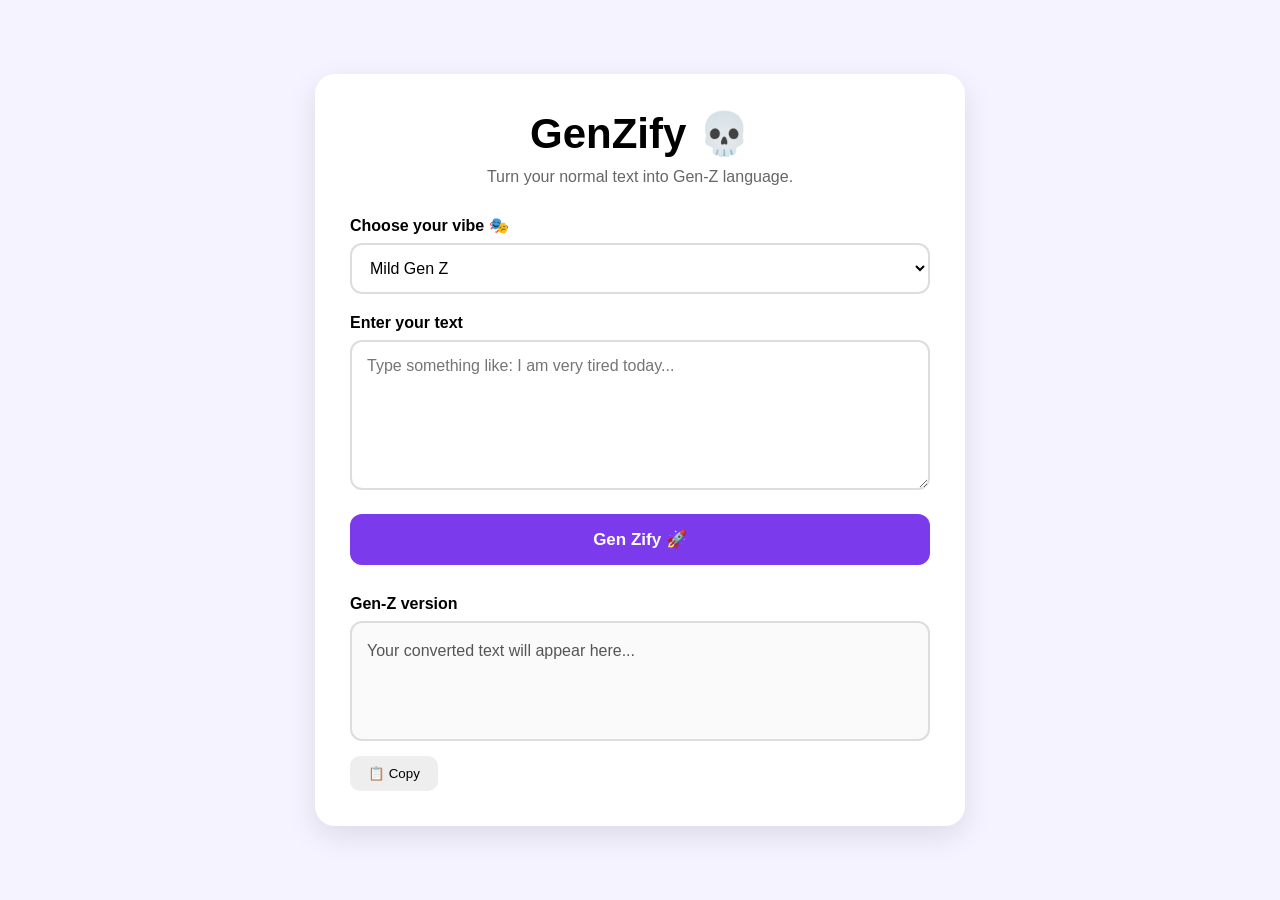
==== frontend/index.html @ d1bb5bb4 "genz" ====
<!DOCTYPE html>
<html lang="en">
<head>
    <meta charset="UTF-8">
    <meta name="viewport" content="width=device-width, initial-scale=1.0">

    <title>GenZify</title>

    <link rel="stylesheet" href="style.css">
</head>

<body>

    <div class="container">

        <h1>GenZify 💀</h1>

        <p class="subtitle">
            Turn your normal text into Gen-Z language.
        </p>

  <label for="style">Choose your vibe 🎭</label>

<select id="style">
    <option value="mild">Mild Gen Z</option>
    <option value="funny">Funny 😂</option>
    <option value="tiktok">TikTok 🔥</option>
    <option value="brainrot">Brainrot 💀</option>
    <option value="professional">Professional Gen Z</option>
</select>

<label for="inputText">Enter your text</label>

<textarea
    id="inputText"
    placeholder="Type something like: I am very tired today..."
></textarea>

        <button id="convertBtn">
            Gen Zify 🚀
        </button>

        <label for="outputText">Gen-Z version</label>

        <div id="outputText" class="output">
            Your converted text will appear here...
        </div>

        <button id="copyBtn" class="copy-btn">
            📋 Copy
        </button>

    </div>

    <script src="script.js"></script>

</body>
</html>
---- frontend/style.css ----
* {
    margin: 0;
    padding: 0;
    box-sizing: border-box;
}

body {
    font-family: Arial, sans-serif;
    background: #f5f3ff;
    min-height: 100vh;

    display: flex;
    justify-content: center;
    align-items: center;

    padding: 20px;
}

.container {
    width: 100%;
    max-width: 650px;

    background: white;
    padding: 35px;

    border-radius: 20px;

    box-shadow: 0 10px 30px rgba(0, 0, 0, 0.1);
}

h1 {
    text-align: center;
    font-size: 42px;
    margin-bottom: 10px;
}

.subtitle {
    text-align: center;
    color: #666;
    margin-bottom: 30px;
}

label {
    display: block;
    font-weight: bold;
    margin-bottom: 8px;
}

textarea {
    width: 100%;
    height: 150px;

    padding: 15px;

    border: 2px solid #ddd;
    border-radius: 12px;

    font-size: 16px;
    font-family: inherit;

    resize: vertical;

    outline: none;
}

textarea:focus {
    border-color: #7c3aed;
}

#convertBtn {
    width: 100%;

    margin: 20px 0 30px;

    padding: 15px;

    border: none;
    border-radius: 12px;

    background: #7c3aed;
    color: white;

    font-size: 17px;
    font-weight: bold;

    cursor: pointer;
}

#convertBtn:hover {
    background: #6d28d9;
}

.output {
    min-height: 120px;

    padding: 15px;

    border: 2px solid #ddd;
    border-radius: 12px;

    background: #fafafa;

    color: #555;

    line-height: 1.6;
}

.copy-btn {
    margin-top: 15px;

    padding: 10px 18px;
 
    border: none;
    border-radius: 10px;

    background: #eee;

    cursor: pointer;
}

.copy-btn:hover {
    background: #ddd;
}
select {
    width: 100%;

    padding: 14px;

    margin-bottom: 20px;

    border: 2px solid #ddd;
    border-radius: 12px;

    background: white;

    font-size: 16px;
    font-family: inherit;

    cursor: pointer;
    outline: none;
}

select:focus {
    border-color: #7c3aed;
}
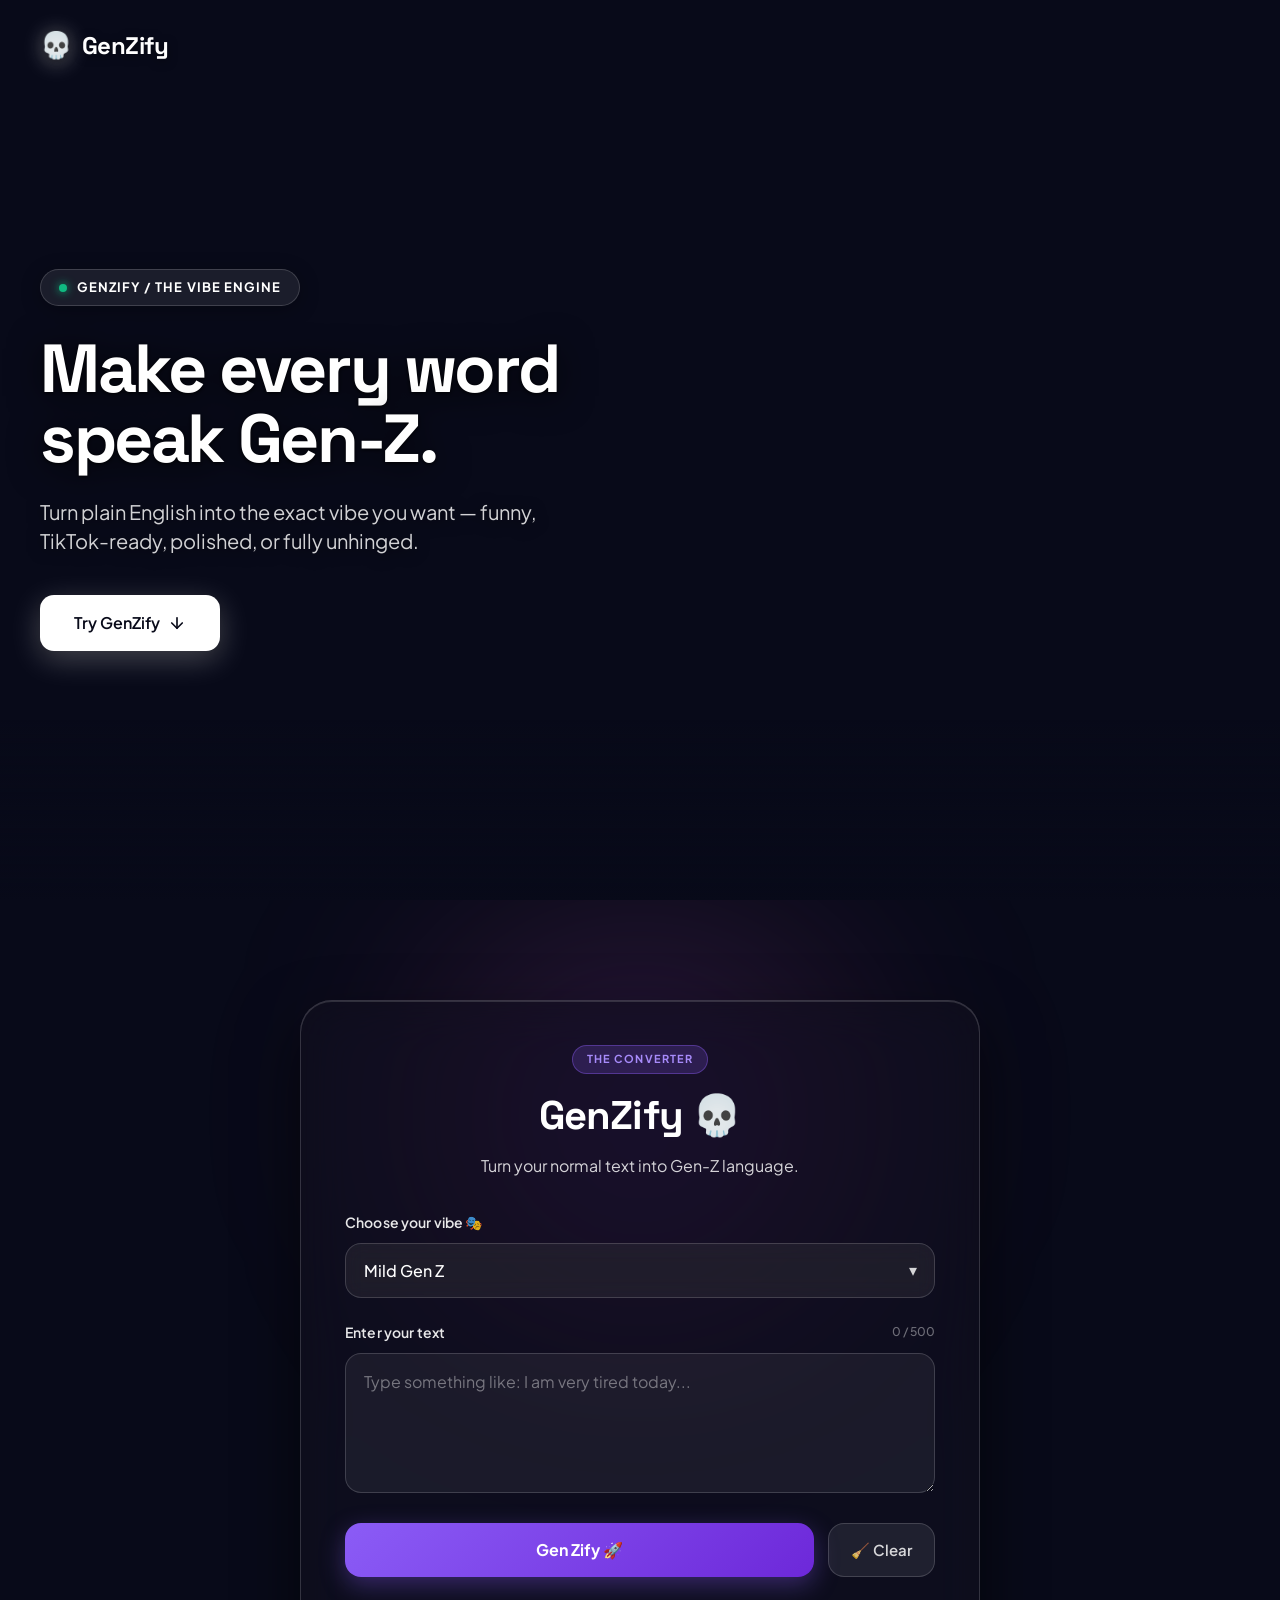
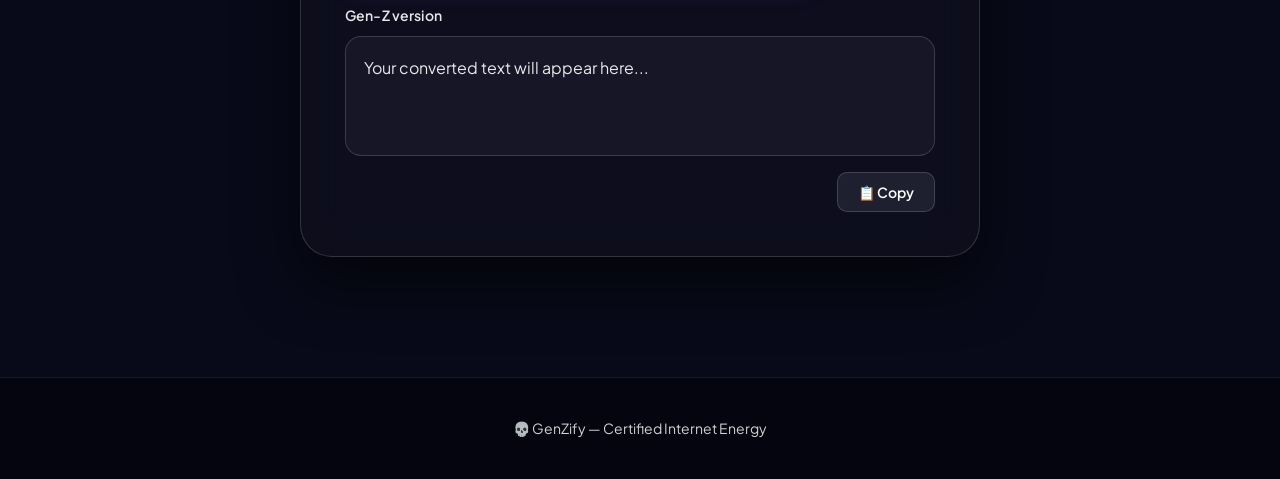
==== commit f544c1fc: "Update frontend with 4K video hero, direct Render API URL, and deployment configs" ====
--- a/frontend/index.html
+++ b/frontend/index.html
@@ -3,56 +3,142 @@
 <head>
     <meta charset="UTF-8">
     <meta name="viewport" content="width=device-width, initial-scale=1.0">
-
-    <title>GenZify</title>
-
+    <title>GenZify — Make Every Word Speak Gen-Z</title>
+    <link rel="preconnect" href="https://fonts.googleapis.com">
+    <link rel="preconnect" href="https://fonts.gstatic.com" crossorigin>
+    <link href="https://fonts.googleapis.com/css2?family=Plus+Jakarta+Sans:wght@400;500;600;700;800&family=Space+Grotesk:wght@500;700&display=swap" rel="stylesheet">
     <link rel="stylesheet" href="style.css">
 </head>
-
 <body>
 
-    <div class="container">
+    <!-- Header -->
+    <header class="header">
+        <div class="nav-container">
+            <a href="#" class="logo">
+                <span class="logo-emoji">💀</span>
+                <span class="logo-text">GenZify</span>
+            </a>
 
-        <h1>GenZify 💀</h1>
-
-        <p class="subtitle">
-            Turn your normal text into Gen-Z language.
-        </p>
-
-  <label for="style">Choose your vibe 🎭</label>
-
-<select id="style">
-    <option value="mild">Mild Gen Z</option>
-    <option value="funny">Funny 😂</option>
-    <option value="tiktok">TikTok 🔥</option>
-    <option value="brainrot">Brainrot 💀</option>
-    <option value="professional">Professional Gen Z</option>
-</select>
-
-<label for="inputText">Enter your text</label>
-
-<textarea
-    id="inputText"
-    placeholder="Type something like: I am very tired today..."
-></textarea>
-
-        <button id="convertBtn">
-            Gen Zify 🚀
-        </button>
-
-        <label for="outputText">Gen-Z version</label>
-
-        <div id="outputText" class="output">
-            Your converted text will appear here...
+            <div class="nav-actions">
+                <button id="hamburgerBtn" class="hamburger" aria-label="Toggle navigation" aria-expanded="false">
+                    <span class="hamburger-bar"></span>
+                    <span class="hamburger-bar"></span>
+                    <span class="hamburger-bar"></span>
+                </button>
+            </div>
         </div>
 
-        <button id="copyBtn" class="copy-btn">
-            📋 Copy
-        </button>
+        <!-- Mobile Menu Drawer -->
+        <div id="mobileMenu" class="mobile-menu" aria-hidden="true">
+            <div class="mobile-menu-content">
+                <a href="#hero" class="mobile-link">Home</a>
+                <a href="#converter" class="mobile-link">Converter</a>
+                <a href="#converter" class="btn btn-primary mobile-btn">Try GenZify 🚀</a>
+            </div>
+        </div>
+    </header>
 
-    </div>
+    <!-- Hero Section -->
+    <section class="hero" id="hero">
+        <video class="hero-video" src="https://d8j0ntlcm91z4.cloudfront.net/user_38xzZboKViGWJOttwIXH07lWA1P/hf_20260813_092641_de52eb87-daf2-41db-92cb-7a56eae012a5.mp4" autoplay loop muted playsinline></video>
+        <div class="hero-overlay"></div>
+
+        <div class="hero-container">
+            <div class="hero-row">
+                <!-- Hero Copy -->
+                <div class="hero-copy">
+                    <div class="eyebrow">
+                        <span class="eyebrow-dot"></span>
+                        GENZIFY / THE VIBE ENGINE
+                    </div>
+                    <h1 class="hero-headline">Make every word speak Gen-Z.</h1>
+                    <p class="hero-description">Turn plain English into the exact vibe you want — funny, TikTok-ready, polished, or fully unhinged.</p>
+                    <div class="hero-actions">
+                        <a href="#converter" id="heroCta" class="btn btn-primary">
+                            Try GenZify
+                            <svg class="btn-arrow" viewBox="0 0 24 24" width="18" height="18" fill="none" stroke="currentColor" stroke-width="2.2" stroke-linecap="round" stroke-linejoin="round">
+                                <line x1="12" y1="5" x2="12" y2="19"></line>
+                                <polyline points="19 12 12 19 5 12"></polyline>
+                            </svg>
+                        </a>
+                    </div>
+                </div>
+            </div>
+        </div>
+    </section>
+
+    <!-- Converter Section -->
+    <section class="converter-section" id="converter">
+        <div class="converter-glow"></div>
+        <div class="container converter-card">
+
+            <div class="converter-header">
+                <div class="converter-badge">THE CONVERTER</div>
+                <h1>GenZify 💀</h1>
+                <p class="subtitle">
+                    Turn your normal text into Gen-Z language.
+                </p>
+            </div>
+
+            <div class="field-block">
+                <label for="style">Choose your vibe 🎭</label>
+                <div class="select-container">
+                    <select id="style">
+                        <option value="mild">Mild Gen Z</option>
+                        <option value="funny">Funny 😂</option>
+                        <option value="tiktok">TikTok 🔥</option>
+                        <option value="brainrot">Brainrot 💀</option>
+                        <option value="professional">Professional Gen Z</option>
+                    </select>
+                    <span class="select-arrow">▾</span>
+                </div>
+            </div>
+
+            <div class="field-block">
+                <div class="label-with-counter">
+                    <label for="inputText">Enter your text</label>
+                    <span id="charCount" class="char-count">0 / 500</span>
+                </div>
+                <textarea
+                    id="inputText"
+                    placeholder="Type something like: I am very tired today..."
+                    maxlength="500"
+                ></textarea>
+            </div>
+
+            <div class="button-actions">
+                <button id="convertBtn" class="btn-convert">
+                    <span>Gen Zify 🚀</span>
+                </button>
+                <button id="clearBtn" class="btn-clear" type="button" title="Clear text">
+                    <span>🧹 Clear</span>
+                </button>
+            </div>
+
+            <div class="field-block output-block">
+                <label for="outputText">Gen-Z version</label>
+                <div id="outputText" class="output">
+                    Your converted text will appear here...
+                </div>
+            </div>
+
+            <div class="output-footer">
+                <button id="copyBtn" class="copy-btn">
+                    📋 Copy
+                </button>
+            </div>
+
+        </div>
+    </section>
+
+    <!-- Footer -->
+    <footer class="footer">
+        <div class="footer-content">
+            <div class="footer-brand">💀 GenZify — Certified Internet Energy</div>
+        </div>
+    </footer>
 
     <script src="script.js"></script>
 
 </body>
-</html>+</html>
--- a/frontend/style.css
+++ b/frontend/style.css
@@ -1,145 +1,1047 @@
-* {
+/* ==========================================================================
+   GenZify — The Vibe Engine Design System
+   Apogee-Inspired Premium Dark-Space Glassmorphism
+   ========================================================================== */
+
+:root {
+    --bg-base: #080A19;
+    --bg-surface: rgba(14, 16, 28, 0.32);
+    --bg-surface-elevated: rgba(22, 20, 36, 0.55);
+    
+    --border-subtle: rgba(255, 255, 255, 0.16);
+    --border-highlight: rgba(255, 255, 255, 0.28);
+    --border-glow: rgba(168, 85, 247, 0.4);
+
+    --text-main: #FFFFFF;
+    --text-muted: rgba(255, 255, 255, 0.82);
+    --text-dimmed: rgba(255, 255, 255, 0.4);
+
+    --accent-purple: #8B5CF6;
+    --accent-purple-light: #A78BFA;
+    --accent-glow: 0 0 25px rgba(139, 92, 246, 0.45);
+
+    --radius-sm: 10px;
+    --radius-md: 16px;
+    --radius-lg: 24px;
+    --radius-xl: 32px;
+
+    --ease-premium: cubic-bezier(0.16, 1, 0.3, 1);
+}
+
+/* --------------------------------------------------------------------------
+   Reset & Base
+   -------------------------------------------------------------------------- */
+*, *::before, *::after {
+    box-sizing: border-box;
     margin: 0;
     padding: 0;
-    box-sizing: border-box;
+}
+
+html {
+    scroll-behavior: smooth;
+    background-color: var(--bg-base);
+    color: var(--text-main);
+    font-family: 'Plus Jakarta Sans', -apple-system, BlinkMacSystemFont, 'Segoe UI', Roboto, sans-serif;
+    -webkit-font-smoothing: antialiased;
+    -moz-osx-font-smoothing: grayscale;
 }
 
 body {
-    font-family: Arial, sans-serif;
-    background: #f5f3ff;
     min-height: 100vh;
-
-    display: flex;
+    background-color: var(--bg-base);
+    color: var(--text-main);
+    overflow-x: hidden;
+    line-height: 1.5;
+}
+
+/* --------------------------------------------------------------------------
+   Minimal Header
+   -------------------------------------------------------------------------- */
+.header {
+    position: fixed;
+    top: 0;
+    left: 0;
+    width: 100%;
+    z-index: 100;
+    background: transparent;
+    padding: 16px 0;
+    transition: background 0.3s ease, backdrop-filter 0.3s ease;
+}
+
+.header.scrolled {
+    background: rgba(8, 10, 25, 0.85);
+    backdrop-filter: blur(16px);
+    -webkit-backdrop-filter: blur(16px);
+    border-bottom: 1px solid rgba(255, 255, 255, 0.08);
+}
+
+.nav-container {
+    max-width: 1400px;
+    margin: 0 auto;
+    padding: 10px 40px;
+    display: flex;
+    align-items: center;
+    justify-content: space-between;
+}
+
+.hamburger {
+    display: none;
+    flex-direction: column;
     justify-content: center;
     align-items: center;
-
-    padding: 20px;
-}
-
-.container {
+    width: 42px;
+    height: 42px;
+    background: rgba(255, 255, 255, 0.08);
+    border: 1px solid var(--border-subtle);
+    border-radius: 12px;
+    cursor: pointer;
+    gap: 5px;
+    padding: 0;
+    transition: background 0.25s ease;
+}
+
+.hamburger:hover {
+    background: rgba(255, 255, 255, 0.16);
+}
+
+.hamburger-bar {
+    width: 20px;
+    height: 2px;
+    background: #FFFFFF;
+    border-radius: 2px;
+    transition: transform 0.3s var(--ease-premium), opacity 0.3s ease;
+}
+
+.hamburger.is-active .hamburger-bar:nth-child(1) {
+    transform: translateY(7px) rotate(45deg);
+}
+
+.hamburger.is-active .hamburger-bar:nth-child(2) {
+    opacity: 0;
+}
+
+.hamburger.is-active .hamburger-bar:nth-child(3) {
+    transform: translateY(-7px) rotate(-45deg);
+}
+
+.mobile-menu {
+    position: fixed;
+    top: 68px;
+    left: 0;
     width: 100%;
-    max-width: 650px;
-
-    background: white;
-    padding: 35px;
-
-    border-radius: 20px;
-
-    box-shadow: 0 10px 30px rgba(0, 0, 0, 0.1);
-}
-
-h1 {
+    background: rgba(8, 10, 25, 0.96);
+    backdrop-filter: blur(24px);
+    -webkit-backdrop-filter: blur(24px);
+    border-bottom: 1px solid var(--border-subtle);
+    padding: 24px 20px;
+    display: none;
+    opacity: 0;
+    transform: translateY(-10px);
+    transition: opacity 0.3s var(--ease-premium), transform 0.3s var(--ease-premium);
+}
+
+.mobile-menu.is-open {
+    display: block;
+    opacity: 1;
+    transform: translateY(0);
+}
+
+.mobile-menu-content {
+    display: flex;
+    flex-direction: column;
+    gap: 12px;
+    max-width: 400px;
+    margin: 0 auto;
+}
+
+.mobile-link {
+    color: var(--text-muted);
+    text-decoration: none;
+    font-size: 16px;
+    font-weight: 500;
+    padding: 12px 16px;
+    border-radius: 12px;
+    background: rgba(255, 255, 255, 0.04);
+    border: 1px solid rgba(255, 255, 255, 0.06);
+    transition: all 0.2s ease;
+}
+
+.mobile-link:hover {
+    color: var(--text-main);
+    background: rgba(255, 255, 255, 0.1);
+}
+
+.mobile-btn {
+    margin-top: 8px;
+    width: 100%;
+}
+
+.logo {
+    display: flex;
+    align-items: center;
+    gap: 10px;
+    text-decoration: none;
+    color: var(--text-main);
+    font-size: 24px;
+    font-weight: 700;
+    letter-spacing: -0.02em;
+    font-family: 'Space Grotesk', sans-serif;
+    text-shadow: 0 2px 10px rgba(0, 0, 0, 0.5);
+}
+
+.logo-emoji {
+    font-size: 26px;
+    filter: drop-shadow(0 2px 10px rgba(255, 255, 255, 0.4));
+}
+
+/* --------------------------------------------------------------------------
+   Hero Section — Highlighted Cosmic Theme
+   -------------------------------------------------------------------------- */
+.hero {
+    position: relative;
+    width: 100%;
+    min-height: 100vh;
+    display: flex;
+    align-items: center;
+    overflow: hidden;
+    background-color: var(--bg-base);
+    padding-top: 110px;
+    padding-bottom: 90px;
+}
+
+/* 4K Ultra-Clarity Video Background */
+.hero-video {
+    position: absolute;
+    inset: 0;
+    width: 100%;
+    height: 100%;
+    object-fit: cover;
+    object-position: center center;
+    z-index: 0;
+    pointer-events: none;
+    opacity: 1;
+
+    /* GPU-accelerated crisp rasterization */
+    transform: translate3d(0, 0, 0);
+    -webkit-transform: translate3d(0, 0, 0);
+    will-change: transform;
+    backface-visibility: hidden;
+    -webkit-backface-visibility: hidden;
+
+    /* 4K Ultra-sharp micro-contrast & vibrant color fidelity */
+    filter: contrast(1.15) brightness(1.02) saturate(1.22);
+    image-rendering: high-quality;
+    image-rendering: -webkit-optimize-contrast;
+}
+
+/* Crystal-clear overlay: 100% transparent across the entire view, 
+   only smoothly blending the bottom 8% into the converter section */
+.hero-overlay {
+    position: absolute;
+    inset: 0;
+    background: linear-gradient(180deg, 
+        transparent 0%, 
+        transparent 80%, 
+        rgba(8, 10, 25, 0.7) 94%, 
+        #080A19 100%
+    );
+    z-index: 1;
+    pointer-events: none;
+}
+
+.hero-container {
+    position: relative;
+    z-index: 2;
+    width: 100%;
+    max-width: 1400px;
+    margin: 0 auto;
+    padding: 0 40px;
+}
+
+.hero-row {
+    display: flex;
+    align-items: center;
+    justify-content: flex-start;
+    gap: 60px;
+}
+
+/* Hero Copy */
+.hero-copy {
+    max-width: 680px;
+    animation: riseFadeIn 1s var(--ease-premium) 0.2s both;
+}
+
+.eyebrow {
+    display: inline-flex;
+    align-items: center;
+    gap: 10px;
+    padding: 8px 18px;
+    border-radius: 50px;
+    background: rgba(255, 255, 255, 0.08);
+    border: 1px solid var(--border-subtle);
+    backdrop-filter: blur(16px);
+    -webkit-backdrop-filter: blur(16px);
+    font-size: 13px;
+    font-weight: 700;
+    letter-spacing: 0.08em;
+    color: #FFFFFF;
+    margin-bottom: 28px;
+    text-transform: uppercase;
+    box-shadow: 0 4px 20px rgba(0, 0, 0, 0.3);
+}
+
+.eyebrow-dot {
+    width: 8px;
+    height: 8px;
+    border-radius: 50%;
+    background: #10B981;
+    box-shadow: 0 0 10px #10B981;
+    animation: pulseDot 2s infinite ease-in-out;
+}
+
+@keyframes pulseDot {
+    0%, 100% { opacity: 1; transform: scale(1); }
+    50% { opacity: 0.5; transform: scale(0.85); }
+}
+
+.hero-headline {
+    font-family: 'Space Grotesk', -apple-system, BlinkMacSystemFont, sans-serif;
+    font-size: 68px;
+    line-height: 1.02;
+    font-weight: 700;
+    letter-spacing: -0.035em;
+    margin-bottom: 24px;
+    color: #FFFFFF;
+    text-shadow: 0 4px 35px rgba(0, 0, 0, 0.8), 0 1px 4px rgba(0, 0, 0, 0.9);
+}
+
+.hero-description {
+    font-size: 20px;
+    line-height: 1.45;
+    color: var(--text-muted);
+    max-width: 520px;
+    margin-bottom: 40px;
+    font-weight: 400;
+    text-shadow: 0 2px 15px rgba(0, 0, 0, 0.75);
+}
+
+.hero-actions {
+    display: flex;
+    align-items: center;
+    gap: 20px;
+    flex-wrap: wrap;
+}
+
+.btn {
+    display: inline-flex;
+    align-items: center;
+    justify-content: center;
+    gap: 8px;
+    font-family: inherit;
+    font-size: 16px;
+    font-weight: 600;
+    text-decoration: none;
+    border: none;
+    border-radius: 14px;
+    cursor: pointer;
+    transition: all 0.3s var(--ease-premium);
+}
+
+.btn-primary {
+    padding: 16px 34px;
+    background: #FFFFFF;
+    color: #080A19;
+    box-shadow: 0 8px 30px rgba(255, 255, 255, 0.25), 0 4px 12px rgba(0, 0, 0, 0.3);
+}
+
+.btn-primary:hover {
+    background: #F1F1F1;
+    transform: translateY(-2px);
+    box-shadow: 0 14px 40px rgba(255, 255, 255, 0.35);
+}
+
+.btn-arrow {
+    transition: transform 0.3s var(--ease-premium);
+}
+
+.btn-primary:hover .btn-arrow {
+    transform: translateY(3px);
+}
+
+/* --------------------------------------------------------------------------
+   Ultra-Translucent Glass Analytics Card (Vibe Index)
+   -------------------------------------------------------------------------- */
+.card-wrapper {
+    flex-shrink: 0;
+}
+
+.card {
+    position: relative;
+    width: 430px;
+    padding: 34px 34px 28px;
+    border-radius: 32px;
+    background: rgba(14, 16, 28, 0.32);
+    backdrop-filter: blur(20px) saturate(170%);
+    -webkit-backdrop-filter: blur(20px) saturate(170%);
+    border: 1px solid var(--border-subtle);
+    box-shadow: 
+        0 25px 60px rgba(0, 0, 0, 0.45), 
+        inset 0 1px 1px rgba(255, 255, 255, 0.22),
+        0 0 35px rgba(139, 92, 246, 0.12);
+    animation: scaleFadeIn 0.9s var(--ease-premium) 0.5s both;
+    transition: transform 0.3s ease, border-color 0.3s ease, box-shadow 0.3s ease;
+}
+
+.card:hover {
+    border-color: var(--border-highlight);
+    box-shadow: 
+        0 30px 70px rgba(0, 0, 0, 0.5), 
+        inset 0 1px 2px rgba(255, 255, 255, 0.35),
+        0 0 45px rgba(139, 92, 246, 0.22);
+}
+
+.card-title {
+    font-size: 20px;
+    font-weight: 600;
+    color: var(--text-muted);
+    letter-spacing: -0.01em;
+    margin-bottom: 16px;
+    text-shadow: 0 2px 10px rgba(0, 0, 0, 0.4);
+}
+
+.amount {
+    font-family: 'Space Grotesk', sans-serif;
+    font-size: 52px;
+    font-weight: 700;
+    line-height: 1;
+    color: #FFFFFF;
+    margin-bottom: 12px;
+    letter-spacing: -0.02em;
+    text-shadow: 0 4px 20px rgba(0, 0, 0, 0.5);
+}
+
+.amount .dimmed {
+    color: var(--text-dimmed);
+    font-weight: 500;
+}
+
+.delta {
+    display: flex;
+    align-items: center;
+    gap: 12px;
+    margin-bottom: 34px;
+    font-size: 14px;
+    color: var(--text-muted);
+}
+
+.badge-status {
+    padding: 6px 10px;
+    border-radius: 8px;
+    background: rgba(255, 255, 255, 0.16);
+    border: 1px solid rgba(255, 255, 255, 0.15);
+    color: #FFFFFF;
+    font-weight: 600;
+    font-size: 13px;
+    letter-spacing: -0.01em;
+    backdrop-filter: blur(8px);
+}
+
+.delta-caption {
+    color: var(--text-muted);
+    font-weight: 400;
+    text-shadow: 0 1px 6px rgba(0, 0, 0, 0.5);
+}
+
+/* Chart */
+.chart {
+    height: 110px;
+    display: flex;
+    align-items: flex-end;
+    gap: 3.5px;
+    position: relative;
+    padding-bottom: 4px;
+}
+
+.chart i {
+    display: block;
+    flex: 1;
+    border-radius: 2px 2px 0 0;
+    background: #FFFFFF;
+    transform-origin: bottom;
+    animation: growBar 0.65s var(--ease-premium) var(--bar-delay, 1s) both;
+    box-shadow: 0 0 10px rgba(255, 255, 255, 0.45);
+}
+
+/* Last 4 bars dimmed projection-style */
+.chart i.dimmed-bar,
+.chart i:nth-last-child(-n+4) {
+    background: rgba(255, 255, 255, 0.22);
+    box-shadow: none;
+}
+
+.lines {
+    position: absolute;
+    inset: 0;
+    pointer-events: none;
+    background: linear-gradient(90deg,
+        transparent 19.8%, rgba(255, 255, 255, 0.1) 20%, transparent 20.2%,
+        transparent 39.8%, rgba(255, 255, 255, 0.1) 40%, transparent 40.2%,
+        transparent 59.8%, rgba(255, 255, 255, 0.1) 60%, transparent 60.2%,
+        transparent 79.8%, rgba(255, 255, 255, 0.1) 80%, transparent 80.2%,
+        transparent 99.8%, rgba(255, 255, 255, 0.1) 100%
+    );
+    border-bottom: 1px solid rgba(255, 255, 255, 0.16);
+}
+
+.axis {
+    display: flex;
+    justify-content: space-between;
+    margin-top: 14px;
+    color: var(--text-muted);
+    font-size: 11px;
+    font-weight: 600;
+    letter-spacing: 0.06em;
+    text-shadow: 0 1px 6px rgba(0, 0, 0, 0.5);
+}
+
+.axis span:last-child {
+    opacity: 0.6;
+}
+
+/* --------------------------------------------------------------------------
+   Converter Section
+   -------------------------------------------------------------------------- */
+.converter-section {
+    position: relative;
+    padding: 100px 20px 120px;
+    background-color: var(--bg-base);
+    display: flex;
+    justify-content: center;
+    align-items: center;
+    overflow: hidden;
+}
+
+.converter-glow {
+    position: absolute;
+    top: 20%;
+    left: 50%;
+    transform: translate(-50%, -50%);
+    width: 750px;
+    height: 500px;
+    background: radial-gradient(circle, rgba(139, 92, 246, 0.22) 0%, rgba(236, 72, 153, 0.1) 40%, transparent 70%);
+    filter: blur(90px);
+    pointer-events: none;
+    z-index: 0;
+}
+
+.container.converter-card {
+    position: relative;
+    z-index: 1;
+    width: 100%;
+    max-width: 680px;
+    background: rgba(17, 16, 28, 0.65);
+    backdrop-filter: blur(24px) saturate(160%);
+    -webkit-backdrop-filter: blur(24px) saturate(160%);
+    border: 1px solid var(--border-subtle);
+    border-radius: var(--radius-xl);
+    padding: 44px;
+    box-shadow: 0 25px 60px rgba(0, 0, 0, 0.6), inset 0 1px 0 rgba(255, 255, 255, 0.14);
+    transition: border-color 0.3s ease;
+}
+
+.container.converter-card:hover {
+    border-color: rgba(255, 255, 255, 0.25);
+}
+
+.converter-header {
     text-align: center;
-    font-size: 42px;
+    margin-bottom: 34px;
+}
+
+.converter-badge {
+    display: inline-block;
+    padding: 5px 14px;
+    border-radius: 50px;
+    background: rgba(139, 92, 246, 0.2);
+    border: 1px solid rgba(139, 92, 246, 0.4);
+    color: var(--accent-purple-light);
+    font-size: 11px;
+    font-weight: 700;
+    letter-spacing: 0.1em;
+    margin-bottom: 12px;
+}
+
+.converter-card h1 {
+    font-family: 'Space Grotesk', sans-serif;
+    font-size: 40px;
+    font-weight: 700;
+    letter-spacing: -0.02em;
+    color: #FFFFFF;
+    margin-bottom: 8px;
+}
+
+.converter-card .subtitle {
+    font-size: 16px;
+    color: var(--text-muted);
+}
+
+.field-block {
+    margin-bottom: 24px;
+}
+
+.label-with-counter {
+    display: flex;
+    justify-content: space-between;
+    align-items: center;
     margin-bottom: 10px;
-}
-
-.subtitle {
-    text-align: center;
-    color: #666;
-    margin-bottom: 30px;
 }
 
 label {
     display: block;
-    font-weight: bold;
-    margin-bottom: 8px;
-}
-
+    font-size: 14px;
+    font-weight: 600;
+    color: rgba(255, 255, 255, 0.9);
+    margin-bottom: 10px;
+    letter-spacing: 0.01em;
+}
+
+.label-with-counter label {
+    margin-bottom: 0;
+}
+
+.char-count {
+    font-size: 12px;
+    font-weight: 500;
+    color: var(--text-dimmed);
+    transition: color 0.2s ease;
+}
+
+.char-count.near-limit {
+    color: #F59E0B;
+}
+
+.char-count.at-limit {
+    color: #EF4444;
+}
+
+/* Custom Select Dropdown */
+.select-container {
+    position: relative;
+    width: 100%;
+}
+
+select {
+    width: 100%;
+    appearance: none;
+    -webkit-appearance: none;
+    -moz-appearance: none;
+    padding: 16px 44px 16px 18px;
+    border-radius: var(--radius-md);
+    background: rgba(255, 255, 255, 0.06);
+    border: 1px solid var(--border-subtle);
+    color: #FFFFFF;
+    font-size: 16px;
+    font-family: inherit;
+    font-weight: 500;
+    cursor: pointer;
+    outline: none;
+    transition: all 0.25s ease;
+    backdrop-filter: blur(10px);
+}
+
+select:hover {
+    background: rgba(255, 255, 255, 0.1);
+    border-color: rgba(255, 255, 255, 0.25);
+}
+
+select:focus {
+    border-color: var(--accent-purple-light);
+    box-shadow: 0 0 0 3px rgba(139, 92, 246, 0.25);
+    background: rgba(255, 255, 255, 0.1);
+}
+
+select option {
+    background: #111019;
+    color: #FFFFFF;
+    padding: 12px;
+    font-size: 15px;
+}
+
+.select-arrow {
+    position: absolute;
+    right: 18px;
+    top: 50%;
+    transform: translateY(-50%);
+    color: var(--text-muted);
+    font-size: 16px;
+    pointer-events: none;
+}
+
+/* Textarea */
 textarea {
     width: 100%;
-    height: 150px;
-
-    padding: 15px;
-
-    border: 2px solid #ddd;
-    border-radius: 12px;
-
+    height: 140px;
+    padding: 16px 18px;
+    border-radius: var(--radius-md);
+    background: rgba(255, 255, 255, 0.06);
+    border: 1px solid var(--border-subtle);
+    color: #FFFFFF;
     font-size: 16px;
     font-family: inherit;
-
+    line-height: 1.5;
     resize: vertical;
-
     outline: none;
+    transition: all 0.25s ease;
+}
+
+textarea::placeholder {
+    color: rgba(255, 255, 255, 0.4);
+}
+
+textarea:hover {
+    background: rgba(255, 255, 255, 0.1);
+    border-color: rgba(255, 255, 255, 0.25);
 }
 
 textarea:focus {
-    border-color: #7c3aed;
-}
-
+    border-color: var(--accent-purple-light);
+    box-shadow: 0 0 0 3px rgba(139, 92, 246, 0.25);
+    background: rgba(255, 255, 255, 0.1);
+}
+
+/* Action Buttons */
+.button-actions {
+    display: flex;
+    gap: 14px;
+    margin: 10px 0 28px;
+}
+
+.btn-convert,
 #convertBtn {
-    width: 100%;
-
-    margin: 20px 0 30px;
-
-    padding: 15px;
-
+    flex: 1;
+    padding: 16px 28px;
     border: none;
-    border-radius: 12px;
-
-    background: #7c3aed;
-    color: white;
-
-    font-size: 17px;
-    font-weight: bold;
-
+    border-radius: var(--radius-md);
+    background: linear-gradient(135deg, #8B5CF6 0%, #6D28D9 100%);
+    color: #FFFFFF;
+    font-size: 16px;
+    font-weight: 700;
+    font-family: inherit;
     cursor: pointer;
-}
-
+    box-shadow: 0 8px 24px rgba(139, 92, 246, 0.35);
+    transition: all 0.25s var(--ease-premium);
+    position: relative;
+    overflow: hidden;
+}
+
+.btn-convert:hover,
 #convertBtn:hover {
-    background: #6d28d9;
+    background: linear-gradient(135deg, #9333EA 0%, #7C3AED 100%);
+    transform: translateY(-2px);
+    box-shadow: 0 12px 30px rgba(139, 92, 246, 0.45);
+}
+
+.btn-convert:active,
+#convertBtn:active {
+    transform: translateY(0);
+}
+
+.btn-convert:disabled,
+#convertBtn:disabled {
+    opacity: 0.6;
+    cursor: not-allowed;
+    transform: none;
+}
+
+.btn-clear,
+#clearBtn {
+    padding: 16px 22px;
+    border: 1px solid var(--border-subtle);
+    border-radius: var(--radius-md);
+    background: rgba(255, 255, 255, 0.08);
+    color: var(--text-muted);
+    font-size: 15px;
+    font-weight: 600;
+    font-family: inherit;
+    cursor: pointer;
+    transition: all 0.25s ease;
+}
+
+.btn-clear:hover,
+#clearBtn:hover {
+    background: rgba(255, 255, 255, 0.16);
+    color: #FFFFFF;
+    border-color: rgba(255, 255, 255, 0.28);
+}
+
+/* Output */
+.output-block {
+    margin-bottom: 16px;
 }
 
 .output {
     min-height: 120px;
-
-    padding: 15px;
-
-    border: 2px solid #ddd;
-    border-radius: 12px;
-
-    background: #fafafa;
-
-    color: #555;
-
+    padding: 18px;
+    border-radius: var(--radius-md);
+    background: rgba(255, 255, 255, 0.04);
+    border: 1px solid var(--border-subtle);
+    color: rgba(255, 255, 255, 0.9);
+    font-size: 16px;
     line-height: 1.6;
-}
-
-.copy-btn {
-    margin-top: 15px;
-
-    padding: 10px 18px;
- 
-    border: none;
-    border-radius: 10px;
-
-    background: #eee;
-
+    word-break: break-word;
+    user-select: text;
+    transition: border-color 0.25s ease;
+}
+
+.output.is-converted {
+    color: #FFFFFF;
+    border-color: rgba(139, 92, 246, 0.45);
+    background: rgba(139, 92, 246, 0.08);
+}
+
+.output-footer {
+    display: flex;
+    justify-content: flex-end;
+}
+
+.copy-btn,
+#copyBtn {
+    padding: 10px 20px;
+    border: 1px solid var(--border-subtle);
+    border-radius: var(--radius-sm);
+    background: rgba(255, 255, 255, 0.08);
+    color: #FFFFFF;
+    font-size: 14px;
+    font-weight: 600;
+    font-family: inherit;
     cursor: pointer;
-}
-
-.copy-btn:hover {
-    background: #ddd;
-}
-select {
-    width: 100%;
-
-    padding: 14px;
-
-    margin-bottom: 20px;
-
-    border: 2px solid #ddd;
-    border-radius: 12px;
-
-    background: white;
-
-    font-size: 16px;
-    font-family: inherit;
-
-    cursor: pointer;
-    outline: none;
-}
-
-select:focus {
-    border-color: #7c3aed;
-}+    transition: all 0.25s ease;
+}
+
+.copy-btn:hover,
+#copyBtn:hover {
+    background: rgba(255, 255, 255, 0.18);
+    border-color: rgba(255, 255, 255, 0.3);
+    transform: translateY(-1px);
+}
+
+.copy-btn.copied,
+#copyBtn.copied {
+    background: #10B981;
+    border-color: #10B981;
+    color: #FFFFFF;
+}
+
+/* --------------------------------------------------------------------------
+   Footer
+   -------------------------------------------------------------------------- */
+.footer {
+    padding: 40px 20px;
+    background: rgba(4, 5, 12, 0.85);
+    border-top: 1px solid rgba(255, 255, 255, 0.08);
+    text-align: center;
+}
+
+.footer-content {
+    max-width: 1400px;
+    margin: 0 auto;
+    display: flex;
+    justify-content: center;
+    align-items: center;
+    padding: 0 20px;
+}
+
+.footer-brand {
+    font-size: 14px;
+    color: var(--text-muted);
+}
+
+.footer-links {
+    display: flex;
+    gap: 20px;
+}
+
+.footer-links a {
+    color: var(--text-muted);
+    text-decoration: none;
+    font-size: 13px;
+    transition: color 0.2s ease;
+}
+
+.footer-links a:hover {
+    color: #FFFFFF;
+}
+
+/* --------------------------------------------------------------------------
+   Pure CSS Animations
+   -------------------------------------------------------------------------- */
+@keyframes riseFadeIn {
+    from {
+        opacity: 0;
+        transform: translateY(32px);
+    }
+    to {
+        opacity: 1;
+        transform: translateY(0);
+    }
+}
+
+@keyframes scaleFadeIn {
+    from {
+        opacity: 0;
+        transform: scale(0.92);
+    }
+    to {
+        opacity: 1;
+        transform: scale(1);
+    }
+}
+
+@keyframes growBar {
+    from {
+        opacity: 0;
+        transform: scaleY(0);
+    }
+    to {
+        opacity: 1;
+        transform: scaleY(1);
+    }
+}
+
+/* --------------------------------------------------------------------------
+   Responsive Layouts
+   -------------------------------------------------------------------------- */
+@media (max-width: 1080px) {
+    .hero-container {
+        padding: 0 30px;
+    }
+    .hero-headline {
+        font-size: 54px;
+    }
+    .hero-row {
+        gap: 40px;
+    }
+    .card {
+        width: 380px;
+        padding: 28px 28px 24px;
+    }
+    .amount {
+        font-size: 44px;
+    }
+}
+
+@media (max-width: 900px) {
+    .hero {
+        min-height: auto;
+        padding-top: 100px;
+        padding-bottom: 60px;
+    }
+    .hero-row {
+        flex-direction: column;
+        align-items: center;
+        text-align: center;
+        gap: 48px;
+    }
+    .hero-copy {
+        max-width: 100%;
+        display: flex;
+        flex-direction: column;
+        align-items: center;
+    }
+    .hero-headline {
+        font-size: 46px;
+    }
+    .hero-description {
+        max-width: 580px;
+    }
+    .card-wrapper {
+        width: 100%;
+        display: flex;
+        justify-content: center;
+    }
+    .card {
+        width: 100%;
+        max-width: 440px;
+    }
+    .footer-content {
+        flex-direction: column;
+        text-align: center;
+        gap: 12px;
+    }
+}
+
+@media (max-width: 639px) {
+    .nav-container {
+        padding: 8px 20px;
+    }
+    .hero-container {
+        padding: 0 20px;
+    }
+    .hero-headline {
+        font-size: 34px;
+        line-height: 1.08;
+    }
+    .hero-description {
+        font-size: 16px;
+        margin-bottom: 28px;
+    }
+    .eyebrow {
+        font-size: 11px;
+        padding: 6px 14px;
+        margin-bottom: 20px;
+    }
+    .btn-primary {
+        width: 100%;
+        padding: 14px 24px;
+    }
+    .card {
+        padding: 22px 20px 18px;
+        border-radius: var(--radius-lg);
+    }
+    .card-title {
+        font-size: 17px;
+        margin-bottom: 10px;
+    }
+    .amount {
+        font-size: 36px;
+        margin-bottom: 8px;
+    }
+    .delta {
+        font-size: 12px;
+        margin-bottom: 24px;
+    }
+    .chart {
+        height: 85px;
+        gap: 2px;
+    }
+    .axis {
+        font-size: 9px;
+    }
+    .container.converter-card {
+        padding: 26px 20px;
+        border-radius: var(--radius-lg);
+    }
+    .converter-card h1 {
+        font-size: 30px;
+    }
+    .button-actions {
+        flex-direction: column;
+        gap: 10px;
+    }
+}
+
+/* --------------------------------------------------------------------------
+   Accessibility: prefers-reduced-motion
+   -------------------------------------------------------------------------- */
+@media (prefers-reduced-motion: reduce) {
+    *, *::before, *::after {
+        animation-duration: 0.01ms !important;
+        animation-iteration-count: 1 !important;
+        transition-duration: 0.01ms !important;
+        scroll-behavior: auto !important;
+    }
+    .chart i {
+        transform: scaleY(1) !important;
+        opacity: 1 !important;
+    }
+}
